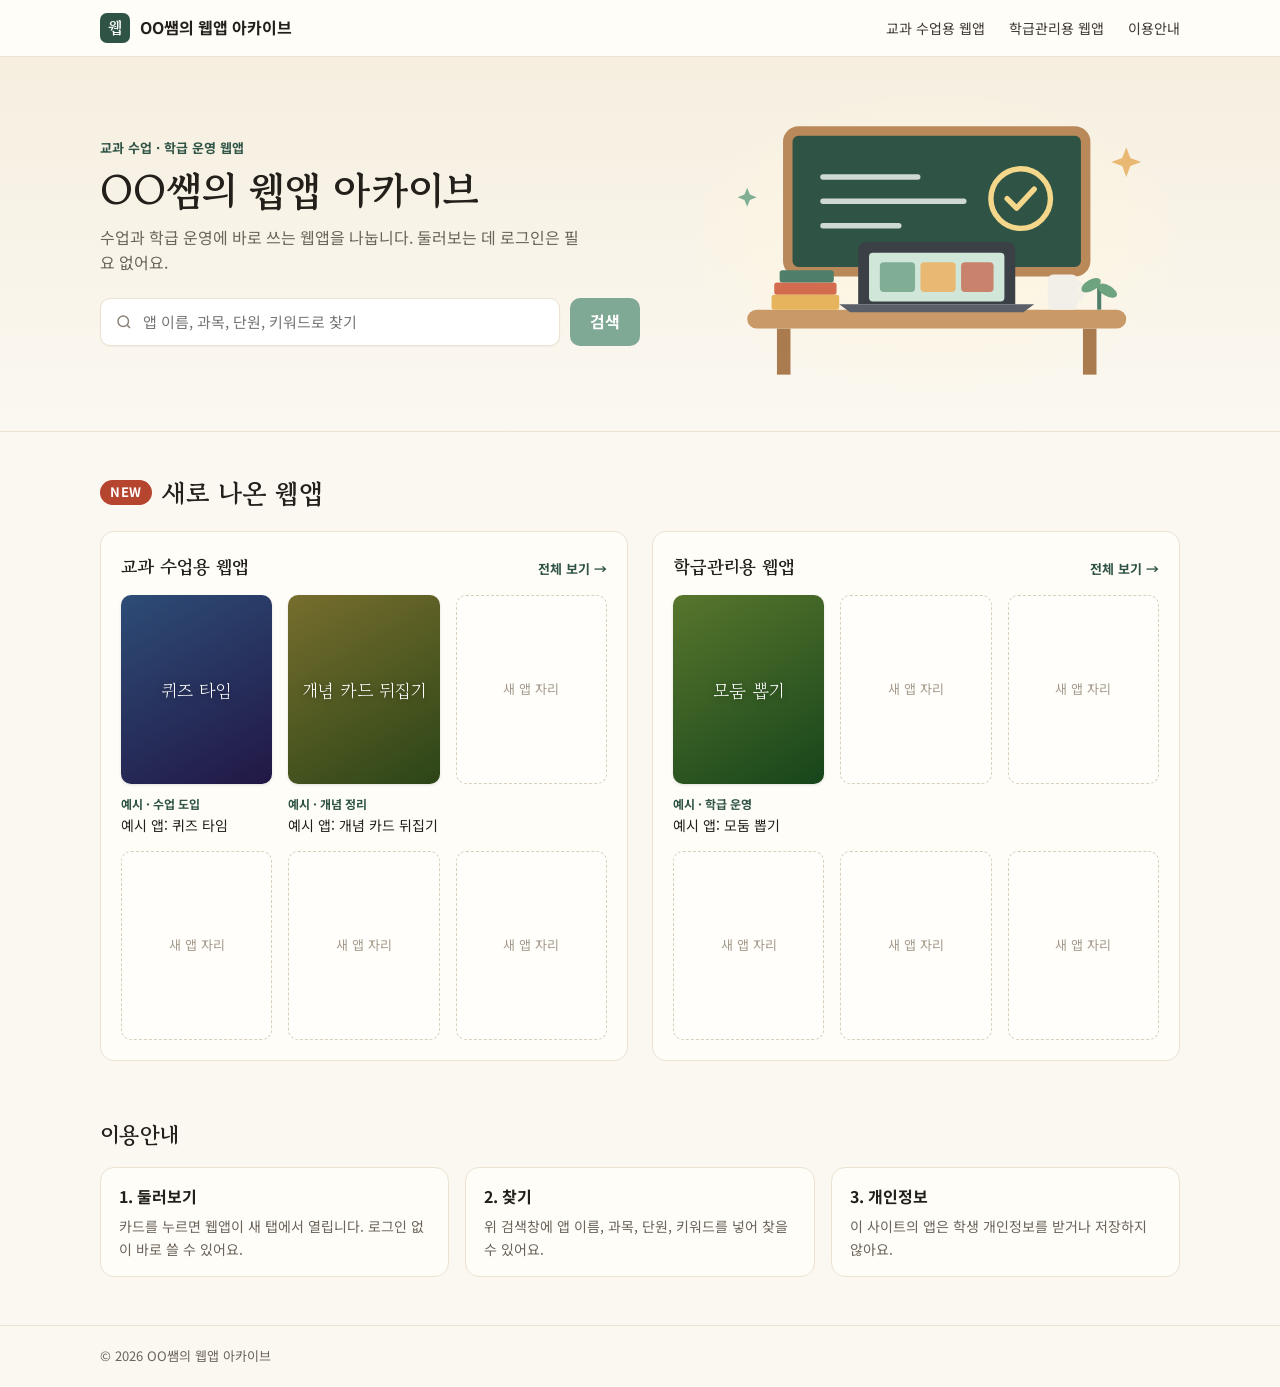
==== index.html @ 8b5fda0e "웹앱 아카이브 사이트 첫 버전 Co-Authored-By: Claude Opus 5.5 <noreply@anthropic.com> Claude-Session: https://cla" ====
<!doctype html>
<html lang="ko">
<head>
  <meta charset="utf-8" />
  <meta name="viewport" content="width=device-width, initial-scale=1" />
  <title>웹앱 아카이브</title>
  <link rel="preconnect" href="https://fonts.googleapis.com" />
  <link rel="preconnect" href="https://fonts.gstatic.com" crossorigin />
  <link href="https://fonts.googleapis.com/css2?family=Gowun+Batang:wght@700&family=Noto+Sans+KR:wght@400;500;700&display=swap" rel="stylesheet" />
  <link rel="stylesheet" href="style.css" />
</head>
<body>
  <header class="topbar">
    <div class="wrap topbar-inner">
      <a href="./" class="brand">
        <span class="brand-mark" id="brandMark">웹</span>
        <span class="brand-name" id="brandName">웹앱 아카이브</span>
      </a>
      <nav class="nav" id="nav"></nav>
    </div>
  </header>

  <section class="hero">
    <div class="wrap hero-inner">
      <div class="hero-text">
        <p class="eyebrow" id="eyebrow"></p>
        <h1 id="siteTitle"></h1>
        <p class="intro" id="intro"></p>
        <form class="search" id="searchForm" role="search">
          <label class="search-box">
            <svg viewBox="0 0 24 24" aria-hidden="true"><circle cx="11" cy="11" r="7"/><path d="m20 20-3.5-3.5"/></svg>
            <input id="searchInput" type="search" placeholder="앱 이름, 과목, 단원, 키워드로 찾기" autocomplete="off" />
          </label>
          <button type="submit">검색</button>
        </form>
      </div>
      <div class="hero-art" aria-hidden="true">
        <svg viewBox="0 0 360 220">
          <defs>
            <radialGradient id="glow" cx="50%" cy="50%" r="55%">
              <stop offset="0%" stop-color="#fff6df"/><stop offset="100%" stop-color="#fff6df" stop-opacity="0"/>
            </radialGradient>
          </defs>
          <ellipse cx="180" cy="110" rx="178" ry="108" fill="url(#glow)"/>
          <!-- 칠판 -->
          <rect x="70" y="28" width="220" height="104" rx="8" fill="#2f5446"/>
          <rect x="70" y="28" width="220" height="104" rx="8" fill="none" stroke="#b9895a" stroke-width="7"/>
          <path d="M96 62h70M96 80h104M96 98h56" stroke="#e9f1ea" stroke-width="4" stroke-linecap="round" opacity=".85"/>
          <circle cx="242" cy="78" r="22" fill="none" stroke="#f4d78a" stroke-width="4"/>
          <path d="M232 78l7 7 13-14" fill="none" stroke="#f4d78a" stroke-width="4" stroke-linecap="round" stroke-linejoin="round"/>
          <!-- 책상 -->
          <rect x="40" y="160" width="280" height="14" rx="7" fill="#c99a68"/>
          <rect x="62" y="174" width="10" height="34" fill="#a97b4f"/><rect x="288" y="174" width="10" height="34" fill="#a97b4f"/>
          <!-- 노트북 -->
          <path d="M128 110h104a6 6 0 0 1 6 6v40H122v-40a6 6 0 0 1 6-6z" fill="#3b3f46"/>
          <rect x="130" y="118" width="100" height="36" rx="3" fill="#cfe6d8"/>
          <rect x="138" y="125" width="26" height="22" rx="3" fill="#7fae95"/>
          <rect x="168" y="125" width="26" height="22" rx="3" fill="#e9b872"/>
          <rect x="198" y="125" width="24" height="22" rx="3" fill="#c9826b"/>
          <path d="M108 156h144l-8 6H116z" fill="#5a5f68"/>
          <!-- 책, 컵, 화분 -->
          <rect x="60" y="140" width="46" height="9" rx="2" fill="#d36b4f"/>
          <rect x="64" y="131" width="40" height="9" rx="2" fill="#4f7f6b"/>
          <rect x="58" y="149" width="50" height="11" rx="2" fill="#e5b45c"/>
          <rect x="262" y="134" width="22" height="26" rx="4" fill="#f2efe8"/>
          <path d="M284 140a7 7 0 0 1 0 12" fill="none" stroke="#f2efe8" stroke-width="4"/>
          <path d="M300 160v-18" stroke="#4f7f6b" stroke-width="3"/>
          <ellipse cx="294" cy="142" rx="8" ry="4" fill="#6ea37f" transform="rotate(-30 294 142)"/>
          <ellipse cx="306" cy="146" rx="8" ry="4" fill="#6ea37f" transform="rotate(30 306 146)"/>
          <!-- 반짝이 -->
          <path d="M320 40l3 8 8 3-8 3-3 8-3-8-8-3 8-3z" fill="#e9b872"/>
          <path d="M40 70l2 5 5 2-5 2-2 5-2-5-5-2 5-2z" fill="#7fae95"/>
        </svg>
      </div>
    </div>
  </section>

  <main class="wrap" id="main"></main>

  <section class="wrap guide" id="guide">
    <h2>이용안내</h2>
    <div class="guide-grid">
      <div class="guide-card"><strong>1. 둘러보기</strong><p>카드를 누르면 웹앱이 새 탭에서 열립니다. 로그인 없이 바로 쓸 수 있어요.</p></div>
      <div class="guide-card"><strong>2. 찾기</strong><p>위 검색창에 앱 이름, 과목, 단원, 키워드를 넣어 찾을 수 있어요.</p></div>
      <div class="guide-card"><strong>3. 개인정보</strong><p>이 사이트의 앱은 학생 개인정보를 받거나 저장하지 않아요.</p></div>
    </div>
  </section>

  <footer class="footer"><div class="wrap" id="footer"></div></footer>

  <script src="apps.js"></script>
  <script src="main.js"></script>
</body>
</html>
---- style.css ----
:root {
  --bg: #fbf8f1;
  --bg-hero: #f6efe0;
  --surface: #fffdf8;
  --line: #ebe2d2;
  --ink: #23201b;
  --muted: #6b645a;
  --green: #2f5446;
  --green-soft: #7fa895;
  --accent: #b5452f;
  --radius: 14px;
}
* { box-sizing: border-box; }
html { scroll-behavior: smooth; }
body {
  margin: 0; background: var(--bg); color: var(--ink);
  font-family: "Noto Sans KR", system-ui, -apple-system, sans-serif; line-height: 1.6;
}
a { color: inherit; text-decoration: none; }
.wrap { max-width: 1120px; margin: 0 auto; padding: 0 20px; }

/* 상단 메뉴 */
.topbar { background: var(--surface); border-bottom: 1px solid var(--line); position: sticky; top: 0; z-index: 10; }
.topbar-inner { display: flex; align-items: center; justify-content: space-between; height: 56px; gap: 16px; }
.brand { display: flex; align-items: center; gap: 10px; font-weight: 700; min-width: 0; }
.brand-mark {
  display: grid; place-items: center; width: 30px; height: 30px; flex: none; border-radius: 7px;
  background: var(--green); color: #fff; font-family: "Gowun Batang", serif; font-size: 16px;
}
.brand-name { white-space: nowrap; overflow: hidden; text-overflow: ellipsis; }
.nav { display: flex; gap: 24px; font-size: 14px; color: #3d3830; }
.nav a:hover, .nav a.active { color: var(--green); font-weight: 700; }

/* 소개 */
.hero { background: linear-gradient(180deg, var(--bg-hero), var(--bg)); border-bottom: 1px solid var(--line); }
.hero-inner { display: grid; grid-template-columns: 1.15fr 1fr; align-items: center; gap: 32px; padding-top: 36px; padding-bottom: 40px; }
.eyebrow { margin: 0 0 6px; font-size: 13px; font-weight: 700; color: var(--green); }
h1 { margin: 0 0 10px; font-family: "Gowun Batang", serif; font-size: clamp(28px, 4.2vw, 40px); line-height: 1.25; }
.intro { margin: 0 0 22px; color: var(--muted); max-width: 30em; }
.search { display: flex; gap: 10px; max-width: 540px; }
.search-box {
  flex: 1; display: flex; align-items: center; gap: 8px; padding: 0 14px; height: 48px;
  background: #fff; border: 1px solid var(--line); border-radius: 10px; box-shadow: 0 1px 2px rgb(0 0 0 / .04);
}
.search-box:focus-within { border-color: var(--green-soft); box-shadow: 0 0 0 3px rgb(127 168 149 / .25); }
.search-box svg { width: 18px; height: 18px; fill: none; stroke: #8a8378; stroke-width: 2; flex: none; }
.search-box input { flex: 1; min-width: 0; border: 0; outline: 0; font: inherit; font-size: 15px; background: none; }
.search button {
  height: 48px; padding: 0 20px; border: 0; border-radius: 10px; cursor: pointer;
  background: var(--green-soft); color: #fff; font: inherit; font-weight: 700;
}
.search button:hover { background: var(--green); }
.hero-art svg { width: 100%; height: auto; display: block; }

/* 새로 나온 웹앱 */
main.wrap { padding-top: 40px; padding-bottom: 24px; }
.section-title { display: flex; align-items: center; gap: 10px; margin: 0 0 18px; font-family: "Gowun Batang", serif; font-size: 26px; }
.section-title small { font-family: "Noto Sans KR", sans-serif; font-size: 14px; color: var(--muted); font-weight: 400; }
.badge { background: var(--accent); color: #fff; font-family: "Noto Sans KR", sans-serif; font-size: 13px; font-weight: 700; padding: 2px 10px; border-radius: 999px; letter-spacing: .5px; }
.panels { display: grid; grid-template-columns: 1fr 1fr; gap: 24px; }
.panel { background: var(--surface); border: 1px solid var(--line); border-radius: var(--radius); padding: 20px; }
.panel-head { display: flex; justify-content: space-between; align-items: baseline; margin-bottom: 14px; }
.panel-head h3 { margin: 0; font-size: 18px; font-family: "Gowun Batang", serif; }
.panel-head a, .list-head a { font-size: 13px; font-weight: 700; color: var(--green); }
.grid { display: grid; grid-template-columns: repeat(3, 1fr); gap: 16px; }
.grid-wide { grid-template-columns: repeat(auto-fill, minmax(170px, 1fr)); }
.list-head { display: flex; justify-content: space-between; align-items: baseline; }

.grid > * { min-width: 0; }
.card { display: flex; flex-direction: column; gap: 2px; }
.thumb {
  aspect-ratio: 4 / 5; border-radius: 10px; overflow: hidden; display: grid; place-items: center;
  background: #ddd; box-shadow: 0 1px 3px rgb(0 0 0 / .12); transition: transform .15s, box-shadow .15s; margin-bottom: 8px;
}
.thumb img { width: 100%; height: 100%; object-fit: cover; }
.thumb-title { color: #fff; font-family: "Gowun Batang", serif; font-size: 18px; line-height: 1.35; text-align: center; padding: 12px; text-shadow: 0 1px 6px rgb(0 0 0 / .4); word-break: keep-all; }
.card:hover .thumb { transform: translateY(-3px); box-shadow: 0 8px 18px rgb(0 0 0 / .16); }
.tag { font-size: 12px; font-weight: 700; color: var(--green); }
.title { font-size: 14px; line-height: 1.4; word-break: keep-all; }
.slot {
  aspect-ratio: 4 / 5; border: 1.5px dashed #d9cfbd; border-radius: 10px; display: grid; place-items: center;
  font-size: 13px; color: #a39a8b; background: #fffefb; align-self: start;
}
.empty { color: var(--muted); padding: 40px 0; }

/* 이용안내 */
.guide { padding-top: 32px; padding-bottom: 48px; scroll-margin-top: 70px; }
.guide h2 { font-family: "Gowun Batang", serif; font-size: 22px; margin: 0 0 14px; }
.guide-grid { display: grid; grid-template-columns: repeat(3, 1fr); gap: 16px; }
.guide-card { background: var(--surface); border: 1px solid var(--line); border-radius: var(--radius); padding: 16px 18px; }
.guide-card p { margin: 6px 0 0; font-size: 14px; color: var(--muted); }
.footer { border-top: 1px solid var(--line); padding: 20px 0; font-size: 13px; color: var(--muted); }

/* 태블릿, 휴대폰 */
@media (max-width: 860px) {
  .hero-inner { grid-template-columns: 1fr; }
  .hero-art { max-width: 380px; margin: 0 auto; order: -1; }
  .panels, .guide-grid { grid-template-columns: 1fr; }
}
@media (max-width: 560px) {
  .wrap { padding: 0 16px; }
  .nav { gap: 12px; font-size: 13px; }
  .brand-name { display: none; }
  .grid { grid-template-columns: repeat(2, 1fr); }
  .search button { padding: 0 14px; }
}
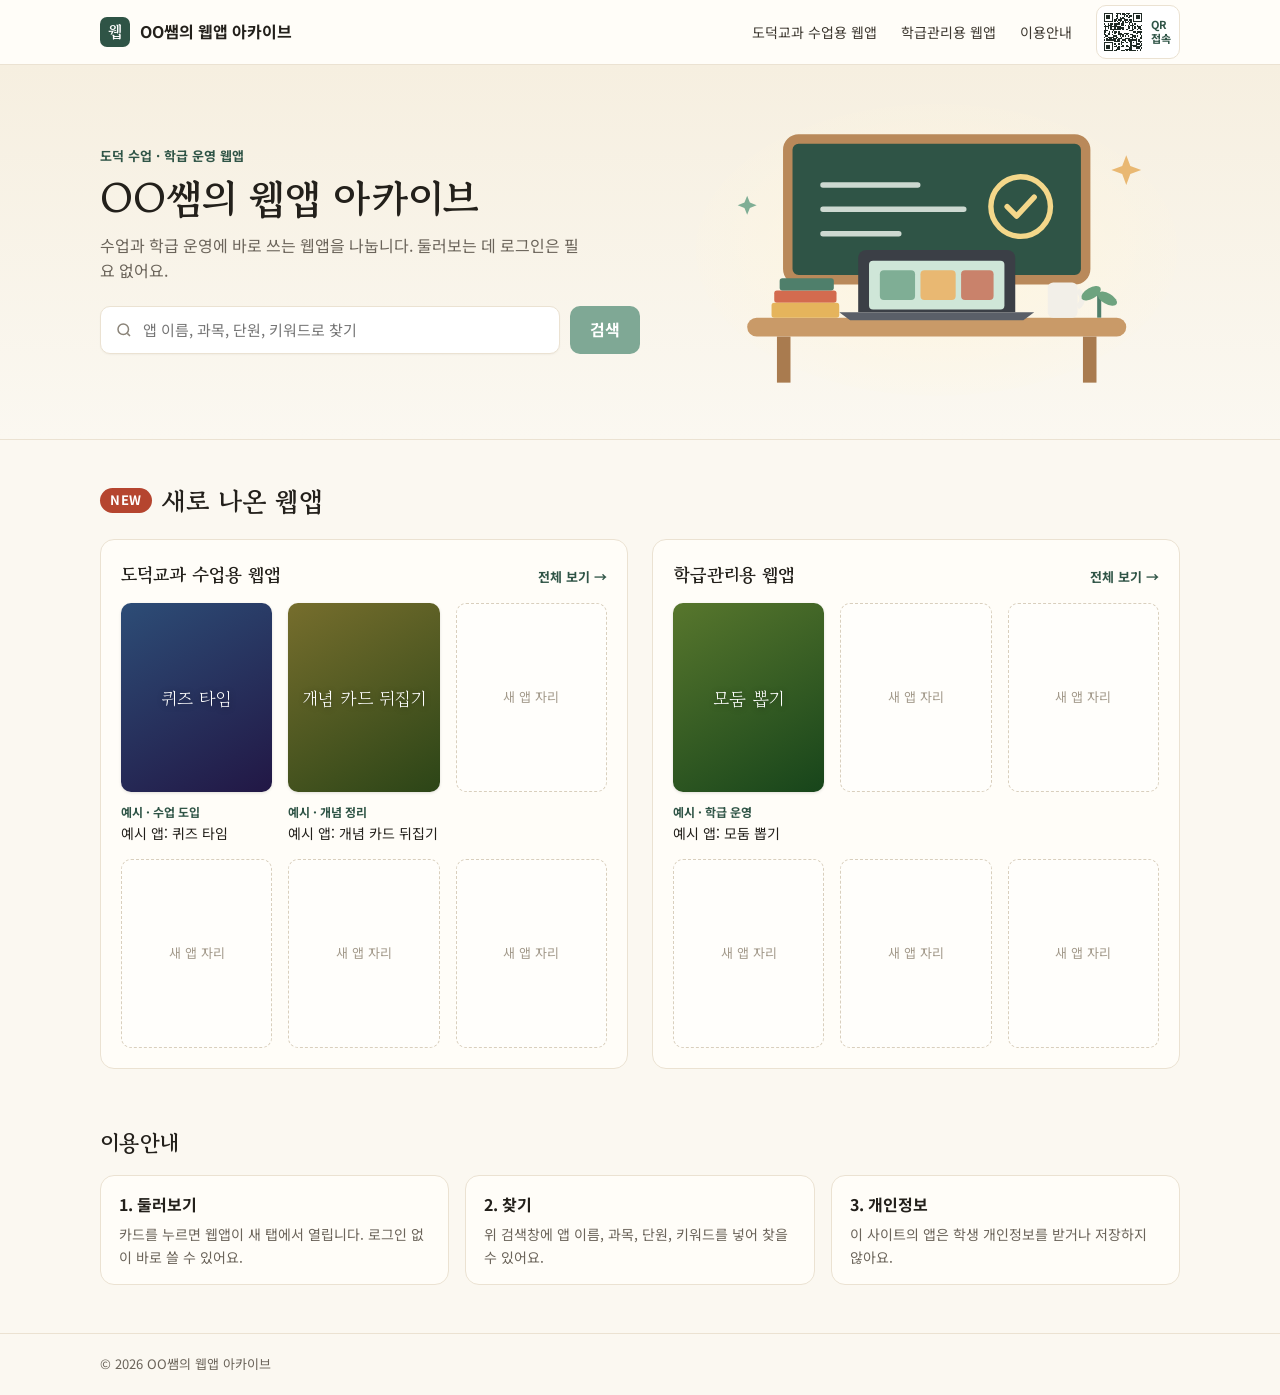
==== commit 8f65915c: "상단 오른쪽에 휴대폰 접속용 QR 코드 추가 Co-Authored-By: Claude Opus 5.5 <noreply@anthropic.com> Claude-Session: htt" ====
--- a/index.html
+++ b/index.html
@@ -16,7 +16,13 @@
         <span class="brand-mark" id="brandMark">웹</span>
         <span class="brand-name" id="brandName">웹앱 아카이브</span>
       </a>
-      <nav class="nav" id="nav"></nav>
+      <div class="topbar-right">
+        <nav class="nav" id="nav"></nav>
+        <button class="qr-btn" id="qrBtn" type="button" aria-label="휴대폰으로 접속하는 QR 코드 크게 보기">
+          <img src="images/qr.svg" alt="" width="40" height="40" />
+          <span>QR<br />접속</span>
+        </button>
+      </div>
     </div>
   </header>
 
@@ -88,6 +94,16 @@
 
   <footer class="footer"><div class="wrap" id="footer"></div></footer>
 
+  <div class="qr-modal" id="qrModal" hidden>
+    <div class="qr-card" role="dialog" aria-modal="true" aria-labelledby="qrTitle">
+      <button class="qr-close" id="qrClose" type="button" aria-label="닫기">×</button>
+      <h2 id="qrTitle">휴대폰으로 바로 접속</h2>
+      <p>카메라 앱으로 QR 코드를 비춰 보세요.</p>
+      <img src="images/qr.svg" alt="사이트 접속 QR 코드" />
+      <p class="qr-url" id="qrUrl"></p>
+    </div>
+  </div>
+
   <script src="apps.js"></script>
   <script src="main.js"></script>
 </body>
--- a/style.css
+++ b/style.css
@@ -21,7 +21,8 @@
 
 /* 상단 메뉴 */
 .topbar { background: var(--surface); border-bottom: 1px solid var(--line); position: sticky; top: 0; z-index: 10; }
-.topbar-inner { display: flex; align-items: center; justify-content: space-between; height: 56px; gap: 16px; }
+.topbar-inner { display: flex; align-items: center; justify-content: space-between; height: 64px; gap: 16px; }
+.topbar-right { display: flex; align-items: center; gap: 24px; }
 .brand { display: flex; align-items: center; gap: 10px; font-weight: 700; min-width: 0; }
 .brand-mark {
   display: grid; place-items: center; width: 30px; height: 30px; flex: none; border-radius: 7px;
@@ -30,6 +31,22 @@
 .brand-name { white-space: nowrap; overflow: hidden; text-overflow: ellipsis; }
 .nav { display: flex; gap: 24px; font-size: 14px; color: #3d3830; }
 .nav a:hover, .nav a.active { color: var(--green); font-weight: 700; }
+
+.qr-btn {
+  display: flex; align-items: center; gap: 6px; padding: 4px 8px 4px 4px; cursor: pointer;
+  background: #fff; border: 1px solid var(--line); border-radius: 10px; font: inherit;
+  font-size: 11px; font-weight: 700; line-height: 1.25; color: var(--green); text-align: left;
+}
+.qr-btn img { display: block; width: 44px; height: 44px; }
+.qr-btn:hover { border-color: var(--green-soft); box-shadow: 0 2px 8px rgb(0 0 0 / .08); }
+.qr-modal { position: fixed; inset: 0; z-index: 50; display: grid; place-items: center; padding: 16px; background: rgb(20 18 14 / .55); }
+.qr-modal[hidden] { display: none; }
+.qr-card { position: relative; background: var(--surface); border-radius: 18px; padding: 28px 28px 22px; text-align: center; width: min(420px, 100%); }
+.qr-card h2 { margin: 0 0 4px; font-family: "Gowun Batang", serif; font-size: 24px; }
+.qr-card p { margin: 0; color: var(--muted); font-size: 14px; }
+.qr-card img { display: block; width: 100%; max-width: 320px; margin: 16px auto 10px; image-rendering: pixelated; }
+.qr-card .qr-url { font-weight: 700; color: var(--green); word-break: break-all; }
+.qr-close { position: absolute; top: 8px; right: 10px; width: 36px; height: 36px; border: 0; background: none; font-size: 26px; color: var(--muted); cursor: pointer; }
 
 /* 소개 */
 .hero { background: linear-gradient(180deg, var(--bg-hero), var(--bg)); border-bottom: 1px solid var(--line); }
@@ -84,7 +101,7 @@
 .empty { color: var(--muted); padding: 40px 0; }
 
 /* 이용안내 */
-.guide { padding-top: 32px; padding-bottom: 48px; scroll-margin-top: 70px; }
+.guide { padding-top: 32px; padding-bottom: 48px; scroll-margin-top: 80px; }
 .guide h2 { font-family: "Gowun Batang", serif; font-size: 22px; margin: 0 0 14px; }
 .guide-grid { display: grid; grid-template-columns: repeat(3, 1fr); gap: 16px; }
 .guide-card { background: var(--surface); border: 1px solid var(--line); border-radius: var(--radius); padding: 16px 18px; }
@@ -100,6 +117,10 @@
 @media (max-width: 560px) {
   .wrap { padding: 0 16px; }
   .nav { gap: 12px; font-size: 13px; }
+  .topbar-right { gap: 10px; }
+  .qr-btn span { display: none; }
+  .qr-btn { padding: 3px; }
+  .qr-btn img { width: 38px; height: 38px; }
   .brand-name { display: none; }
   .grid { grid-template-columns: repeat(2, 1fr); }
   .search button { padding: 0 14px; }
